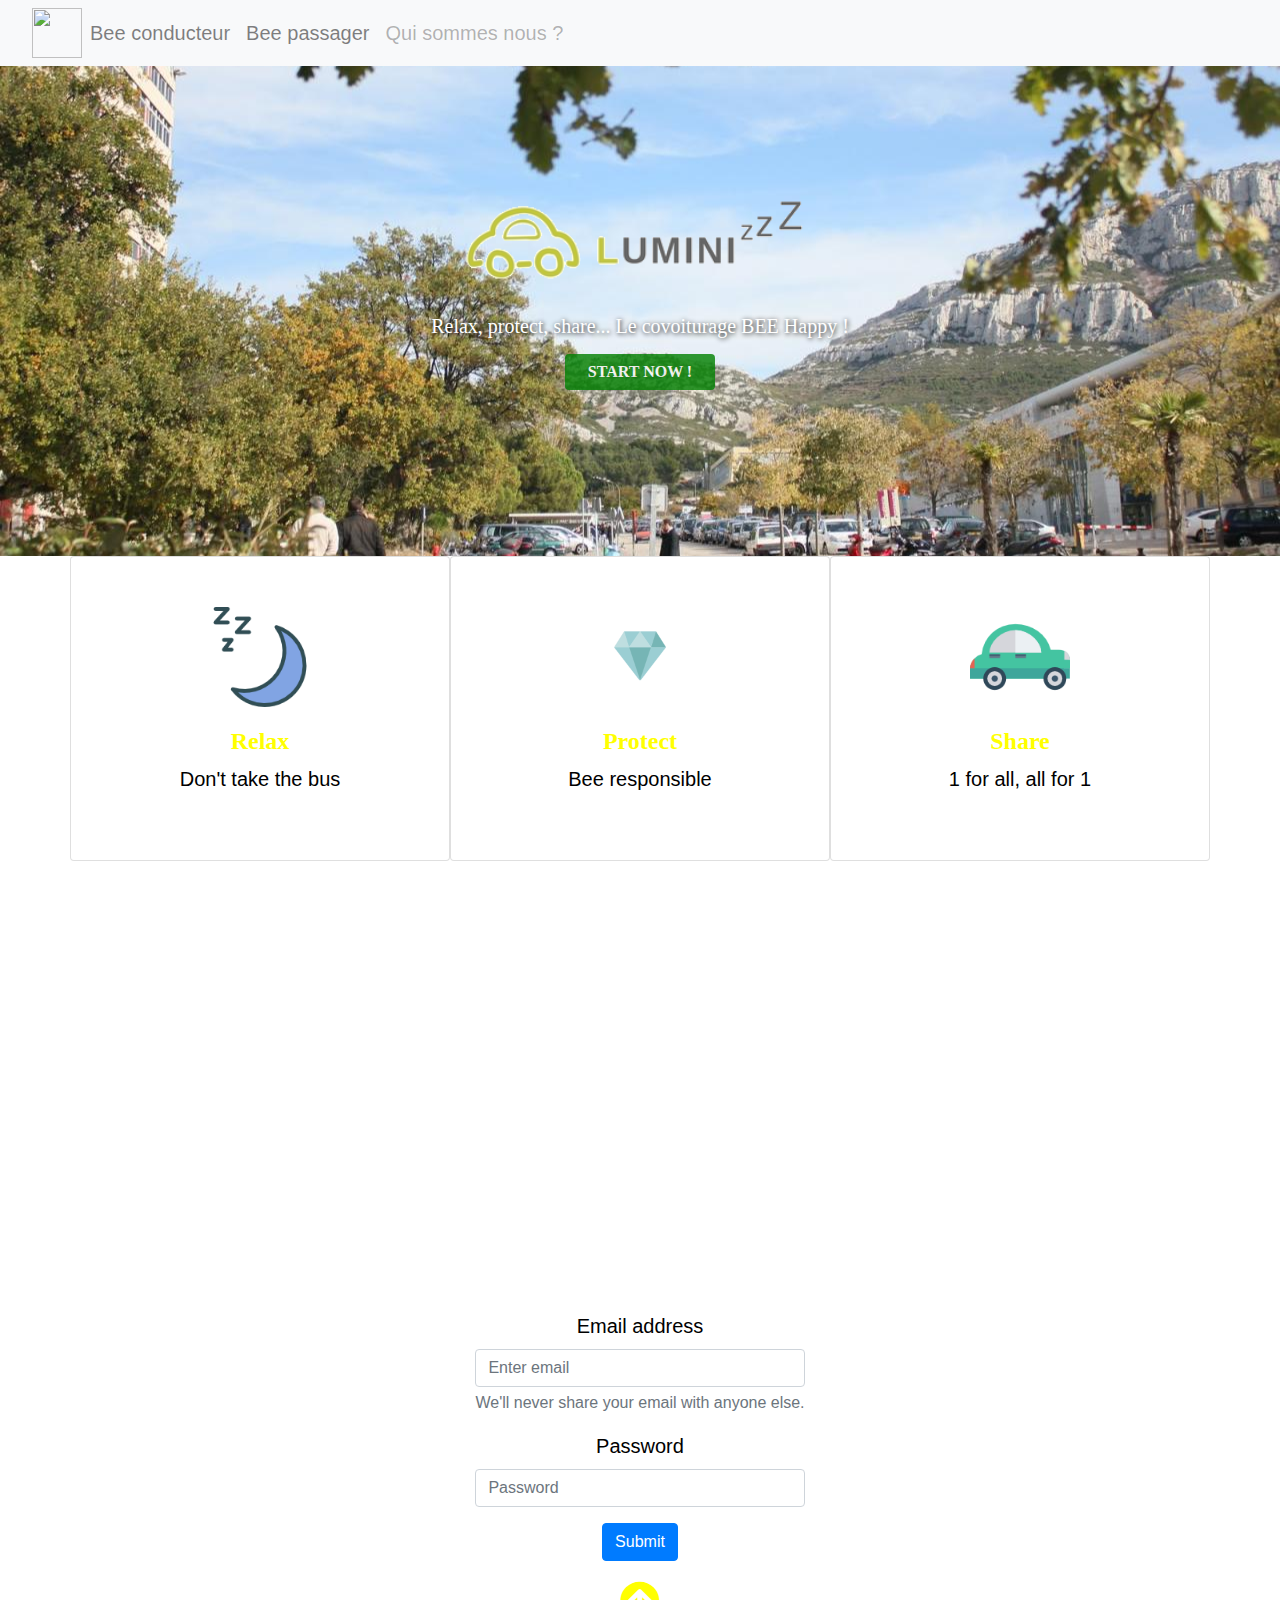
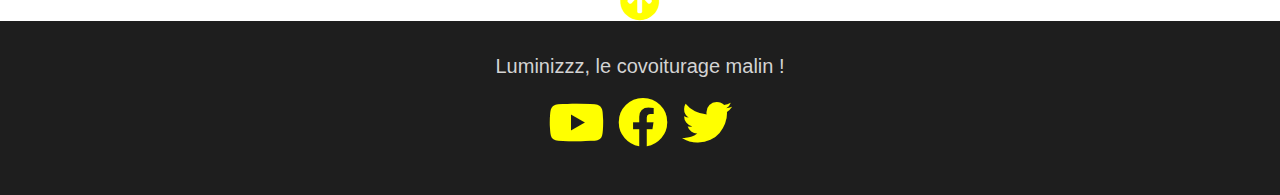
==== index.html @ 0338da04 "Rename code.html to index.html" ====
<html>
  <head>
    <balise id="hautdepage"></balise> 
    <meta charset="utf-8">
    <title>Landing Luminizzz</title>
    <link href='style.css' rel='stylesheet'>
    <link rel="stylesheet" href="https://maxcdn.bootstrapcdn.com/bootstrap/4.0.0/css/bootstrap.min.css" integrity="sha384-Gn5384xqQ1aoWXA+058RXPxPg6fy4IWvTNh0E263XmFcJlSAwiGgFAW/dAiS6JXm" crossorigin="anonymous">
    <link rel="stylesheet" href="https://maxcdn.bootstrapcdn.com/font-awesome/4.4.0/css/font-awesome.min.css">
    <meta http-equiv="X-UA-Compatible" content="IE=edge">
    <meta name="viewport" content="width=device-width, initial-scale=1">
    <link rel="stylesheet" href="https://maxcdn.bootstrapcdn.com/bootstrap/4.0.0/css/bootstrap.min.css" integrity="sha384-Gn5384xqQ1aoWXA+058RXPxPg6fy4IWvTNh0E263XmFcJlSAwiGgFAW/dAiS6JXm" crossorigin="anonymous">
    <link href='style.css' rel='stylesheet'>
    <link href="https://use.fontawesome.com/releases/v5.0.6/css/all.css" rel="stylesheet">
  </head>


<div id="navbar">
<nav class="navbar navbar-expand-lg navbar-light bg-light">
  <div class="navbar fixed-top navbar-light bg-light">
  <a class="navbar-brand" href="#"></a>
  <img id="logo" src="images/logo.png">
  <button class="navbar-toggler" type="button" data-toggle="collapse" data-target="#navbarNav" aria-controls="navbarNav" aria-expanded="false" aria-label="Toggle navigation">
    <span class="navbar-toggler-icon"></span>
  </button>
  <div class="collapse navbar-collapse" id="navbarNav">
    <ul class="navbar-nav">
      <li class="nav-item">
        <a class="nav-link" href="#">Bee conducteur</a>
      </li>
      <li class="nav-item">
        <a class="nav-link" href="#">Bee passager</a>
      </li>
      <li class="nav-item">
        <a class="nav-link disabled" href="#">Qui sommes nous ?</a>
      </li>
    </ul>
  </div>
</div>
</div>
</nav>
</div>

  <div id="banner">
    <body>
      <img src="images/Luminizz.png" alt="picture description" width="400px">
    <h2>Relax, protect, share... Le covoiturage BEE Happy !</p>
    <p>
      <button type="button" class="btn btn-success btn-perso">START NOW !</button>
    </p>
  </div>
  <div class="container">
    <div class="row">
      <div class="card  col-12 col-sm-4 text-center">
        <img src="images/sleep.png" alt="picture description" width="100px" class=image-perso>
        <h3>Relax</h3>
        <p>Don't take the <strong>bus</strong></p>
      </div>
      <div class="card col-12 col-sm-4 text-center">
        <img src="images/diamond.png" alt="picture description" width="100px" class=image-perso>
        <h3>Protect</h3>
        <p>Bee <strong>responsible</strong></p>
      </div>
      <div class="card col-12 col-sm-4 text-center">
        <img src="images/car.png" alt="picture description" width="100px" class=image-perso>
        <h3>Share</h3>
        <p>1 for all, <strong>all for 1</strong></p>
      </div>
    </div>
  </div>
  <div class="container">
    <div class="row">
      <div class="col-6">
        <iframe src="https://www.google.com/maps/embed?pb=!1m18!1m12!1m3!1d2906.9636013947916!2d5.434711714913678!3d43.23122278763335!2m3!1f0!2f0!3f0!3m2!1i1024!2i768!4f13.1!3m3!1m2!1s0x12c9b9ad234809d1%3A0x3d59e90e7379b5c2!2sLuminy!5e0!3m2!1sfr!2sfr!4v1519122641748" width="600" height="450" frameborder="0" style="border:0" allowfullscreen></iframe>
      </div>
      <div class="col-6">
        <div class="row">
          <div class="col-6"></div>
          <div class="col-6"></div>
          <div class="col-6"></div>
          <div class="col-6"></div>
        </div>
      </div>
    </div>
  </div>

  <div class="container">
    <div class="row justify-content-center">
      <form>
        <div class="form-group">
          <label for="exampleInputEmail1">Email address</label>
          <input type="email" class="form-control" id="exampleInputEmail1" aria-describedby="emailHelp" placeholder="Enter email">
          <small id="emailHelp" class="form-text text-muted">We'll never share your email with anyone else.</small>
        </div>
        <div class="form-group">
              <label for="exampleInputPassword1">Password</label>
              <input type="password" class="form-control" id="exampleInputPassword1" placeholder="Password">
              </div>
              <button type="submit" class="btn btn-primary">Submit</button>
            </form>
          </div>
        </div>


<a href="#hautdepage"> <div class="scroll-top-wrapper ">
    <span class="scroll-top-inner">
        <i class="fa fa-2x fa-arrow-circle-up"></i>
    </span>
</div> </a> 

<div id="disqus_thread"></div>
<script>

/**
*  RECOMMENDED CONFIGURATION VARIABLES: EDIT AND UNCOMMENT THE SECTION BELOW TO INSERT DYNAMIC VALUES FROM YOUR PLATFORM OR CMS.
*  LEARN WHY DEFINING THESE VARIABLES IS IMPORTANT: https://disqus.com/admin/universalcode/#configuration-variables*/
/*
var disqus_config = function () {
this.page.url = PAGE_URL;  // Replace PAGE_URL with your page's canonical URL variable
this.page.identifier = PAGE_IDENTIFIER; // Replace PAGE_IDENTIFIER with your page's unique identifier variable
};
*/
(function() { // DON'T EDIT BELOW THIS LINE
var d = document, s = d.createElement('script');
s.src = 'https://luminizz.disqus.com/embed.js';
s.setAttribute('data-timestamp', +new Date());
(d.head || d.body).appendChild(s);
})();
</script>
<noscript>Please enable JavaScript to view the <a href="https://disqus.com/?ref_noscript">comments powered by Disqus.</a></noscript>
                            

        <div id="footer">
          <p>Luminizzz, le covoiturage malin !</p>
          <ul class="list-inline">
            <li class="list-inline-item"><a href="#"><i class="fab fa-youtube"></i></a></li>
            <li class="list-inline-item"><a href="#"><i class="fab fa-facebook"></i></a></li>
            <li class="list-inline-item"><a href="#"><i class="fab fa-twitter"></i></a></li>
          </ul>
        </div>
      </body>
    </html>
---- style.css ----
/* style.css */
body{
  background: white;
  color: black;
  font-size: 20px;
  font-family: Helvetica;
  text-align: center;
}
h1{
  font-family: Roboto;
  color: green;
  font-weight: lighter;
  font-size: 24px;
}
h2 {
  font-family: Roboto;
  color: white;
  font-weight: lighter;
  font-size: 20px;
}
h3 {
  font-family: Roboto;
  color: yellow;
  font-weight: bold;
  font-size: 24px;
  text-align:center;
}
a {
  color: yellow;
}
a:hover {
  text-decoration: none;
  color: purple;
}

#banner{
  text-align: center;
  background-image: url("images/l-entree-du-campus.jpg");
  background-size: cover;
  background-position: center;
  opacity: 0,50;
  padding: 150px;
  color: white;
  text-shadow: 1px 1px 5px black;
}
#banner h1 {
  color: green;
  font-size: 50px;
}
#banner p {
  color: white;
  opacity: 0.8;
  font-size: 30px;
  font-weight: lighter;
}
#footer{
  padding: 30px;
  background: rgb(30, 30, 30);
  color: lightgrey;
}
#footer a {
  font-size:50px;
}
.card{
  padding: 50px;
  font-weight: lighter;
}

#background-image{
  align-items: center;
  opacity:0,8;
}

#footer{
  padding: 30px;
  background: rgb(30, 30, 30);
  color: lightgrey;
}

#footer a:hover {
  color: white;
}

#logo {
  width: 50px
}

.btn-perso {
  width: 150px;
  background-color: green;
  border: green;
  font-weight: bold;
  font:roboto;
}

.image-perso {
    vertical-align: middle;
    margin-right: auto;
    margin-left: auto;
    margin-bottom: 20px;
    border-style: none;
    width: 100px;
}
---- style.css ----
/* style.css */
body{
  background: white;
  color: black;
  font-size: 20px;
  font-family: Helvetica;
  text-align: center;
}
h1{
  font-family: Roboto;
  color: green;
  font-weight: lighter;
  font-size: 24px;
}
h2 {
  font-family: Roboto;
  color: white;
  font-weight: lighter;
  font-size: 20px;
}
h3 {
  font-family: Roboto;
  color: yellow;
  font-weight: bold;
  font-size: 24px;
  text-align:center;
}
a {
  color: yellow;
}
a:hover {
  text-decoration: none;
  color: purple;
}

#banner{
  text-align: center;
  background-image: url("images/l-entree-du-campus.jpg");
  background-size: cover;
  background-position: center;
  opacity: 0,50;
  padding: 150px;
  color: white;
  text-shadow: 1px 1px 5px black;
}
#banner h1 {
  color: green;
  font-size: 50px;
}
#banner p {
  color: white;
  opacity: 0.8;
  font-size: 30px;
  font-weight: lighter;
}
#footer{
  padding: 30px;
  background: rgb(30, 30, 30);
  color: lightgrey;
}
#footer a {
  font-size:50px;
}
.card{
  padding: 50px;
  font-weight: lighter;
}

#background-image{
  align-items: center;
  opacity:0,8;
}

#footer{
  padding: 30px;
  background: rgb(30, 30, 30);
  color: lightgrey;
}

#footer a:hover {
  color: white;
}

#logo {
  width: 50px
}

.btn-perso {
  width: 150px;
  background-color: green;
  border: green;
  font-weight: bold;
  font:roboto;
}

.image-perso {
    vertical-align: middle;
    margin-right: auto;
    margin-left: auto;
    margin-bottom: 20px;
    border-style: none;
    width: 100px;
}
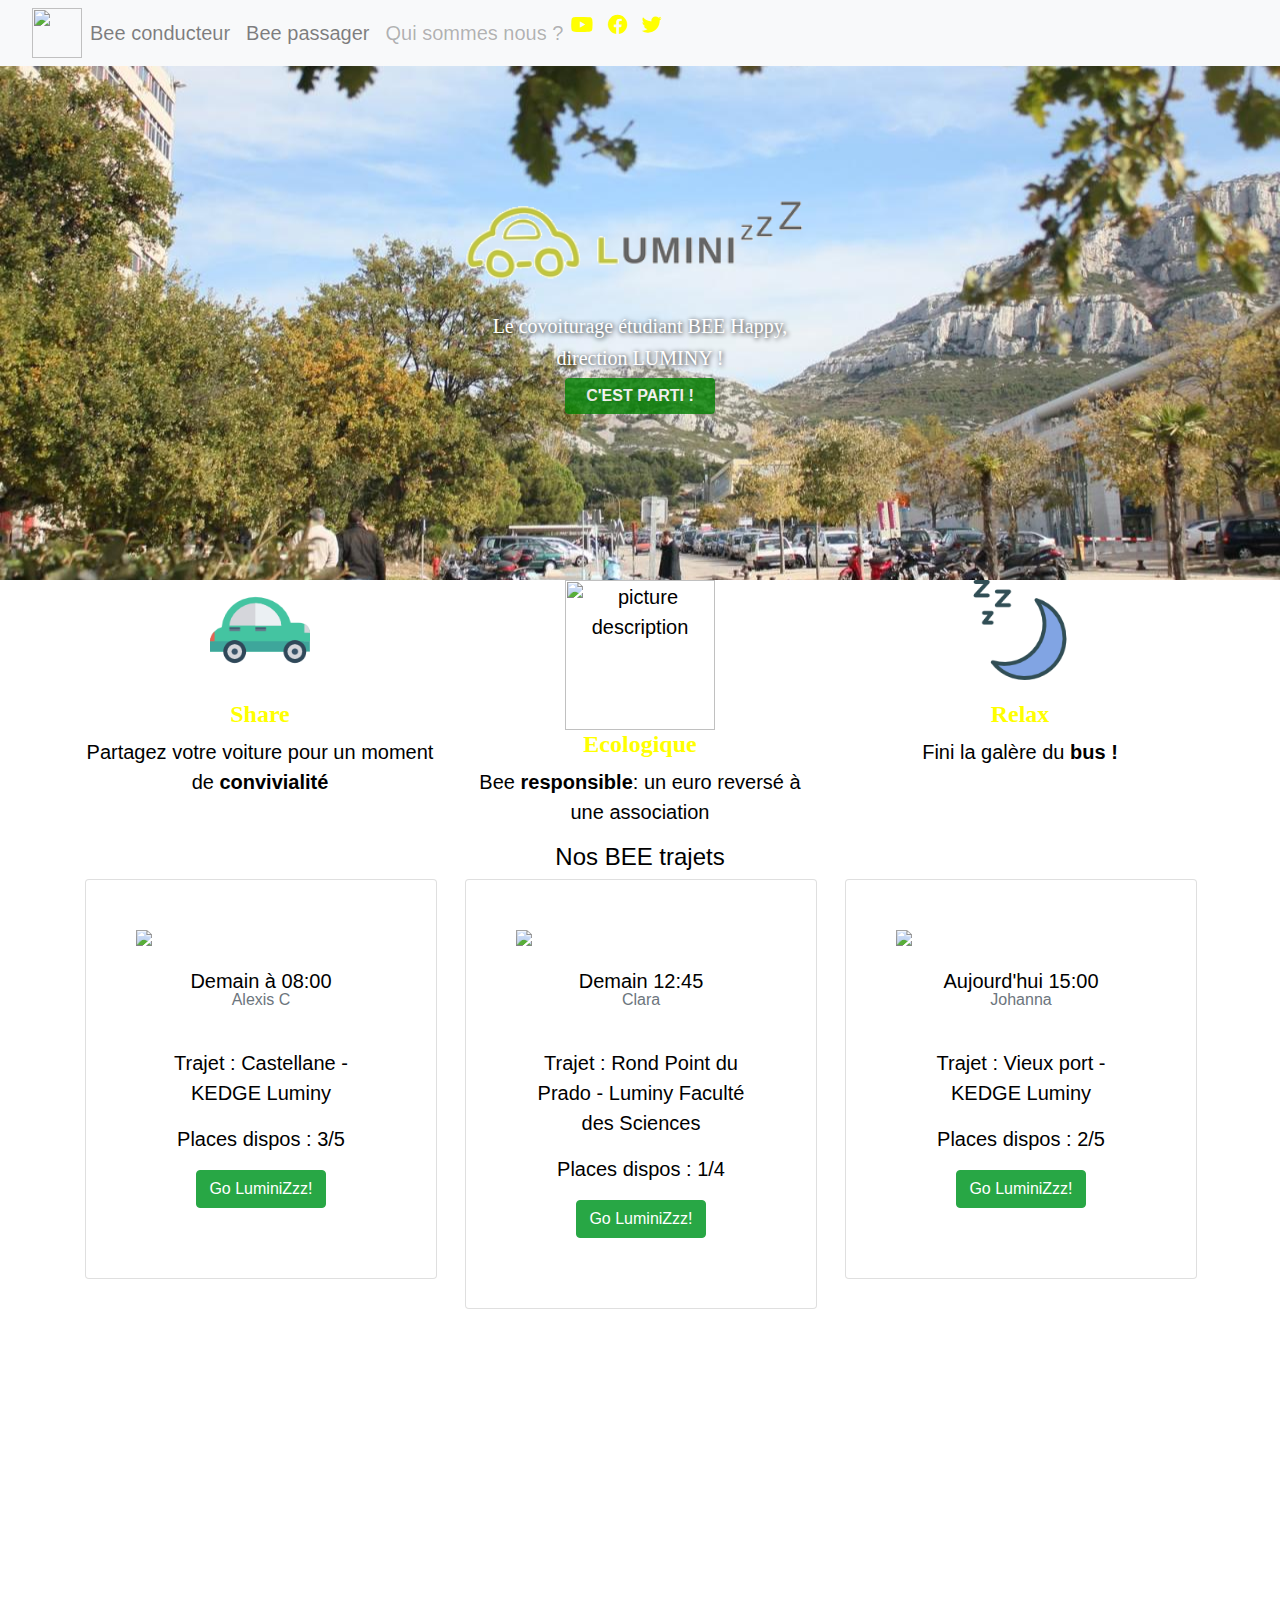
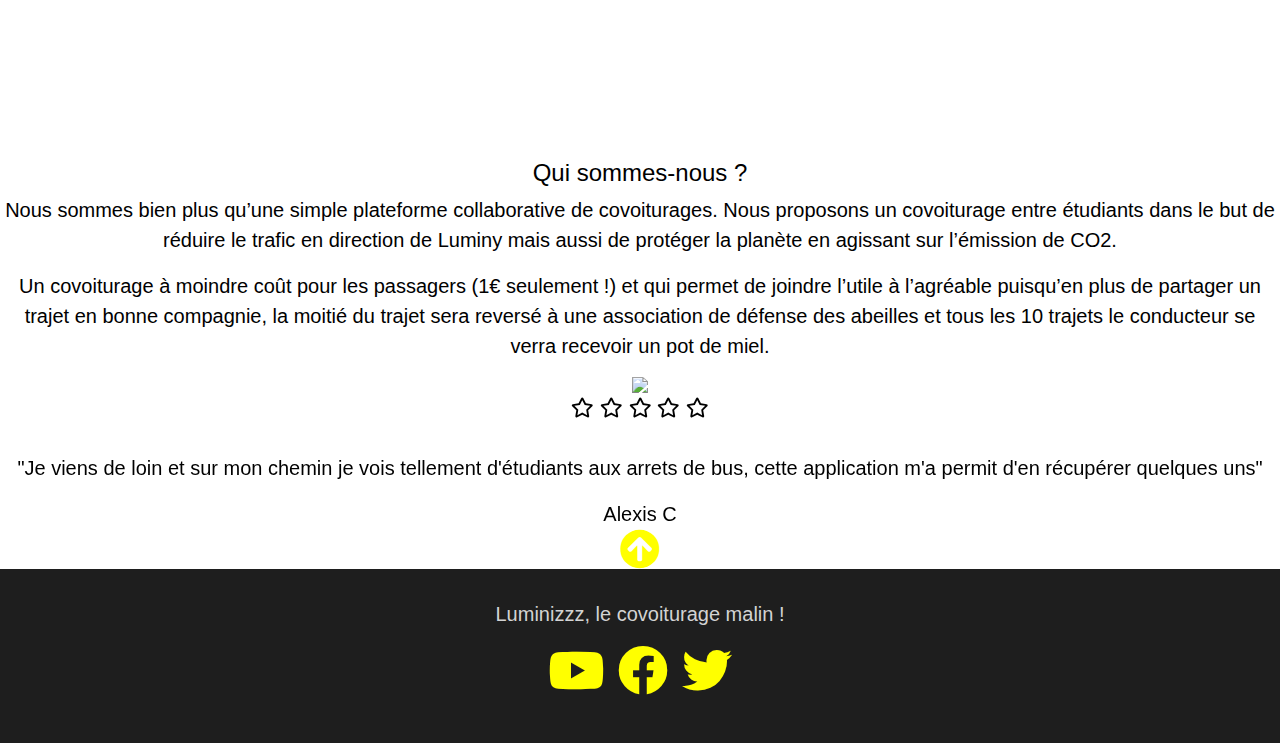
==== commit 44c39a94: "Add files via upload" ====
--- a/index.html
+++ b/index.html
@@ -11,6 +11,16 @@
     <link rel="stylesheet" href="https://maxcdn.bootstrapcdn.com/bootstrap/4.0.0/css/bootstrap.min.css" integrity="sha384-Gn5384xqQ1aoWXA+058RXPxPg6fy4IWvTNh0E263XmFcJlSAwiGgFAW/dAiS6JXm" crossorigin="anonymous">
     <link href='style.css' rel='stylesheet'>
     <link href="https://use.fontawesome.com/releases/v5.0.6/css/all.css" rel="stylesheet">
+    <!-- Global site tag (gtag.js) - Google Analytics -->
+<script async src="https://www.googletagmanager.com/gtag/js?id=UA-114750362-1"></script>
+<script>
+  window.dataLayer = window.dataLayer || [];
+  function gtag(){dataLayer.push(arguments);}
+  gtag('js', new Date());
+
+  gtag('config', 'UA-114750362-1');
+</script>
+<link href="https://fonts.googleapis.com/css?family=Comfortaa:300,400,700&amp;subset=greek" rel="stylesheet">
   </head>
 
 
@@ -25,109 +35,271 @@
   <div class="collapse navbar-collapse" id="navbarNav">
     <ul class="navbar-nav">
       <li class="nav-item">
-        <a class="nav-link" href="#">Bee conducteur</a>
+        <a class="nav-link" href="#" data-toggle="modal" data-target="#exampleModal">Bee conducteur</a>      </li>
+      <li class="nav-item">
+        <a class="nav-link" href="#" data-toggle="modal" data-target="#exampleModal"ss>Bee passager</a>
       </li>
       <li class="nav-item">
-        <a class="nav-link" href="#">Bee passager</a>
-      </li>
-      <li class="nav-item">
-        <a class="nav-link disabled" href="#">Qui sommes nous ?</a>
+        <a class="nav-link disabled" href="#quisommesnous">Qui sommes nous ?</a>
       </li>
     </ul>
+
+    <aside class="aside">
+                  <ul class="list-inline">
+            <li class="list-inline-item"><a href="#"><i class="fab fa-youtube"></i></a></li>
+            <li class="list-inline-item"><a href="#"><i class="fab fa-facebook"></i></a></li>
+            <li class="list-inline-item"><a href="#"><i class="fab fa-twitter"></i></a></li>
+                </ul>
+            </aside>
   </div>
 </div>
 </div>
 </nav>
 </div>
 
+
   <div id="banner">
-    <body>
-      <img src="images/Luminizz.png" alt="picture description" width="400px">
-    <h2>Relax, protect, share... Le covoiturage BEE Happy !</p>
-    <p>
-      <button type="button" class="btn btn-success btn-perso">START NOW !</button>
-    </p>
-  </div>
-  <div class="container">
-    <div class="row">
-      <div class="card  col-12 col-sm-4 text-center">
-        <img src="images/sleep.png" alt="picture description" width="100px" class=image-perso>
-        <h3>Relax</h3>
-        <p>Don't take the <strong>bus</strong></p>
-      </div>
-      <div class="card col-12 col-sm-4 text-center">
-        <img src="images/diamond.png" alt="picture description" width="100px" class=image-perso>
-        <h3>Protect</h3>
-        <p>Bee <strong>responsible</strong></p>
-      </div>
-      <div class="card col-12 col-sm-4 text-center">
-        <img src="images/car.png" alt="picture description" width="100px" class=image-perso>
-        <h3>Share</h3>
-        <p>1 for all, <strong>all for 1</strong></p>
-      </div>
-    </div>
-  </div>
-  <div class="container">
-    <div class="row">
-      <div class="col-6">
-        <iframe src="https://www.google.com/maps/embed?pb=!1m18!1m12!1m3!1d2906.9636013947916!2d5.434711714913678!3d43.23122278763335!2m3!1f0!2f0!3f0!3m2!1i1024!2i768!4f13.1!3m3!1m2!1s0x12c9b9ad234809d1%3A0x3d59e90e7379b5c2!2sLuminy!5e0!3m2!1sfr!2sfr!4v1519122641748" width="600" height="450" frameborder="0" style="border:0" allowfullscreen></iframe>
-      </div>
-      <div class="col-6">
-        <div class="row">
-          <div class="col-6"></div>
-          <div class="col-6"></div>
-          <div class="col-6"></div>
-          <div class="col-6"></div>
-        </div>
-      </div>
-    </div>
-  </div>
-
-  <div class="container">
+    <!-- Modal -->
+<div class="modal fade modal-square" id="exampleModal" tabindex="-1" role="dialog" aria-labelledby="exampleModalLabel" aria-hidden="true">
+  <div class="modal-dialog" role="document">
+    <div class="modal-content">
+      <div class="modal-header">
+        <button type="button" class="close" data-dismiss="modal" aria-label="Close">
+          <span aria-hidden="true">&times;</span>
+        </button>
+      </div>
+      <div class="modal-body my-modal-body">
+    <div class="container">
     <div class="row justify-content-center">
       <form>
         <div class="form-group">
-          <label for="exampleInputEmail1">Email address</label>
+          <label for="exampleInputEmail1">Adresse mail</label>
           <input type="email" class="form-control" id="exampleInputEmail1" aria-describedby="emailHelp" placeholder="Enter email">
-          <small id="emailHelp" class="form-text text-muted">We'll never share your email with anyone else.</small>
+          <small id="emailHelp" class="form-text text-muted"></small>
         </div>
         <div class="form-group">
-              <label for="exampleInputPassword1">Password</label>
+              <label for="exampleInputPassword1">Mot de passe</label>
               <input type="password" class="form-control" id="exampleInputPassword1" placeholder="Password">
               </div>
-              <button type="submit" class="btn btn-primary">Submit</button>
+              <button type="submit" class="btn btn-primary">Suivant</button>
             </form>
           </div>
         </div>
-
+      </div>
+    </div>
+  </div>
+</div>
+
+    <!-- Modal -->
+<div class="modal fade modal-square" id="exampleModal2" tabindex="-1" role="dialog" aria-labelledby="exampleModalLabel" aria-hidden="true">
+  <div class="modal-dialog" role="document">
+    <div class="modal-content">
+      <div class="modal-header">
+        <button type="button" class="close" data-dismiss="modal" aria-label="Close">
+          <span aria-hidden="true">&times;</span>
+        </button>
+      </div>
+      <div class="modal-body my-modal-body">
+    <div class="container">
+    <div class="row justify-content-center">
+       <h2>Notre application sera bientôt disponible sur l'App Store !</h2>
+        <h3>En attendant, rejoignez notre communauté sur</h3>
+    <p>
+      <li class="list-inline-item"><a href="#"><i class="fab fa-facebook"></i></a></li>
+    </p>
+          </div>
+        </div>
+      </div>
+    </div>
+  </div>
+</div>
+
+<body>
+      <img src="images/Luminizz.png" alt="picture description" width="400px">
+    <h2>Le covoiturage étudiant BEE Happy, </h2>
+    <h2> direction LUMINY !</h2>
+    <p>
+      <button type="button" class="btn btn-success btn-perso" data-toggle="modal" data-target="#exampleModal2">C'EST PARTI !</button>
+    </p>
+  </div>
+  <div class="container">
+    <div class="row">
+      <div class="card1 col-12 col-sm-4 justify-content-center">
+        <img src="images/car.png" alt="picture description" width="100px" class=image-perso>
+        <h3>Share</h3>
+        <p>Partagez votre voiture pour un moment de <strong>convivialité</strong></p>
+      </div>
+      <div class="card1 col-12 col-sm-4 justify-content-center">
+        <img src="images/abeille2.png" alt="picture description" width="150px" class=image-perso2>
+        <h3>Ecologique</h3>
+        <p>Bee <strong>responsible</strong>: un euro reversé à une association</p>
+      </div>
+      <div class="card1 col-12 col-sm-4 justify-content-center">
+        <img src="images/sleep.png" alt="picture description" width="100px" class=image-perso>
+        <h3>Relax</h3>
+        <p>Fini la galère du <strong>bus !</strong></p>
+      </div>
+    </div>
+  </div>
+
+<div id="cartes">
+  <h4> Nos BEE trajets </h4>
+</div>
+
+<div class="container">
+  <div class="row">
+    <div class="col-4 center">
+      <div class="card justify-content-center" style="width: 22rem;">
+        <img class="card-user" src="images/alexis.jpg">
+        <div class="card-body">
+          <h7 class="card-title"><strong>Demain à 08:00</strong></h7>
+          <h6 class="card-subtitle mb-2 text-muted">Alexis C</h6>
+          <br>
+          <p> <strong> Trajet </strong>: Castellane - KEDGE Luminy </p>
+          <p> <strong> Places dispos </strong> : 3/5 </p>
+          <a href="#" class="btn btn-success">Go LuminiZzz!</a>
+        </div>
+      </div>
+    </div>
+    <div class="col-4 center">  
+      <div class="card justify-content-center" style="width: 22rem;">
+        <img class="card-user" src="images/clara.jpg">
+        <div class="card-body">
+          <h7 class="card-title"><strong>Demain 12:45</strong></h7>
+          <h6 class="card-subtitle mb-2 text-muted">Clara</h6>
+          <br>
+          <p> <strong> Trajet </strong> : Rond Point du Prado - Luminy Faculté des Sciences</p>
+          <p> <strong> Places dispos </strong> : 1/4 </p>
+          <a href="#" class="btn btn-success">Go LuminiZzz!</a>
+        </div>
+      </div>
+    </div>
+    <div class="col-4 center"> 
+    <div class="card justify-content-center" style="width: 22rem;">
+        <img class="card-user" src="images/jo.jpg">
+        <div class="card-body">
+          <h7 class="card-title"><strong>Aujourd'hui 15:00</strong></h7>
+          <h6 class="card-subtitle mb-2 text-muted">Johanna</h6>
+          <br>
+          <p> <strong> Trajet </strong> : Vieux port - KEDGE Luminy </p>
+          <p> <strong> Places dispos </strong> : 2/5 </p>
+          <a href="#" class="btn btn-success">Go LuminiZzz!</a>
+        </div>
+    </div>
+  </div>
+  </div>
+</div>
+
+  <div class="container">
+    <div class="row justify-content-center">
+      <div class="map">
+        <iframe src="https://www.google.com/maps/embed?pb=!1m18!1m12!1m3!1d2906.9636013947916!2d5.434711714913678!3d43.23122278763335!2m3!1f0!2f0!3f0!3m2!1i1024!2i768!4f13.1!3m3!1m2!1s0x12c9b9ad234809d1%3A0x3d59e90e7379b5c2!2sLuminy!5e0!3m2!1sfr!2sfr!4v1519122641748" width="600" height="450" frameborder="0" style="border:0" allowfullscreen></iframe>
+      </div>
+    </div>
+  </div>
+
+
+<div id="quisommesnous">
+  <h4>Qui sommes-nous ? </h4>
+</div>
+<div>
+  <p>Nous sommes bien plus qu’une simple plateforme collaborative de covoiturages. Nous proposons un covoiturage entre étudiants dans le but de réduire le trafic en direction de Luminy mais aussi de protéger la planète en agissant sur l’émission de CO2.</p>
+  <p> Un covoiturage à moindre coût pour les passagers (1€ seulement !) et qui permet de joindre l’utile à l’agréable puisqu’en plus de partager un trajet en bonne compagnie, la moitié du trajet sera reversé à une association de défense des abeilles et tous les 10 trajets le conducteur se verra recevoir un pot de miel.</p>
+</div>             
+
+<div id="carouselExampleControls" class="carousel slide" data-ride="carousel">
+  <div class="carousel-inner">
+    <div class="carousel-item active">
+        <div class='reviews'>
+    <!-- Panel one -->
+    <div class='panel'>
+      <img src='images/alexis.jpg'>
+      <p>
+        <i class="far fa-star stars"></i>
+        <i class="far fa-star stars"></i>
+        <i class="far fa-star stars"></i>
+        <i class="far fa-star stars"></i>
+        <i class="far fa-star"></i>
+        <br>
+        <br>"Je viens de loin et sur mon chemin je vois tellement d'étudiants aux arrets de bus, cette application m'a permit d'en récupérer quelques uns"
+      </p>
+      <h7>Alexis C</h7>
+    </div>
+  </div>
+    </div>
+    <div class="carousel-item">
+        <div class='reviews'>
+    <!-- Panel one -->
+    <div class='panel'>
+      <img src='images/alix.jpg'>
+      <p>
+        <i class="far fa-star stars"></i>
+        <i class="far fa-star stars"></i>
+        <i class="far fa-star stars"></i>
+        <i class="far fa-star stars"></i>
+        <i class="far fa-star"></i>
+        <br>
+        <br>
+        "Je viens de Nantes et je prend le bus tous les matins cette application m'a permit d'éviter la foule des transports de bon matin"
+      </p>
+      <h7>Alix J</h7>
+    </div>
+  </div>
+    </div>
+    <div class="carousel-item">
+        <div class='reviews'>
+    <!-- Panel one -->
+    <div class='panel'>
+      <img src='images/clara.jpg'>
+      <p>
+        <i class="far fa-star stars"></i>
+        <i class="far fa-star stars"></i>
+        <i class="far fa-star stars"></i>
+        <i class="far fa-star"></i>
+        <i class="far fa-star"></i>
+        <br>
+        <br>
+        "Je voulais faire quelque chose qui me permettrait de rencontrer de nouvelles personnes. Luminiz m'a permit de rencontrer des étudiants qui sont devenus mes amis!"
+      </p>
+      <h7>Clara B</h7>
+    </div>
+  </div>
+    </div>
+    <div class="carousel-item">
+       <div class='reviews'>
+    <!-- Panel one -->
+    <div class='panel'>
+      <img src='images/jo.jpg'>
+      <p>
+      <i class="far fa-star stars"></i>
+        <i class="far fa-star stars"></i>
+        <i class="far fa-star stars"></i>
+        <i class="far fa-star stars"></i>
+        <i class="far fa-star stars"></i>
+        <br>
+        <br>
+        "J'ai commençé à prendre des étudiants dans ma voiture pour rendre le trajet jusqu'à l'école plus agréable pour les autres et moi "
+      </p>
+      <h7>Johanna K</h7>
+    </div>
+  </div>
+    </div>
+  </div>
+  <a class="carousel-control-prev" href="#carouselExampleControls" role="button" data-slide="prev">
+    <span class="carousel-control-prev-icon" aria-hidden="true"></span>
+    <span class="sr-only">Previous</span>
+  </a>
+  <a class="carousel-control-next" href="#carouselExampleControls" role="button" data-slide="next">
+    <span class="carousel-control-next-icon" aria-hidden="true"></span>
+    <span class="sr-only">Next</span>
+  </a>
+</div>
 
 <a href="#hautdepage"> <div class="scroll-top-wrapper ">
     <span class="scroll-top-inner">
         <i class="fa fa-2x fa-arrow-circle-up"></i>
     </span>
-</div> </a> 
-
-<div id="disqus_thread"></div>
-<script>
-
-/**
-*  RECOMMENDED CONFIGURATION VARIABLES: EDIT AND UNCOMMENT THE SECTION BELOW TO INSERT DYNAMIC VALUES FROM YOUR PLATFORM OR CMS.
-*  LEARN WHY DEFINING THESE VARIABLES IS IMPORTANT: https://disqus.com/admin/universalcode/#configuration-variables*/
-/*
-var disqus_config = function () {
-this.page.url = PAGE_URL;  // Replace PAGE_URL with your page's canonical URL variable
-this.page.identifier = PAGE_IDENTIFIER; // Replace PAGE_IDENTIFIER with your page's unique identifier variable
-};
-*/
-(function() { // DON'T EDIT BELOW THIS LINE
-var d = document, s = d.createElement('script');
-s.src = 'https://luminizz.disqus.com/embed.js';
-s.setAttribute('data-timestamp', +new Date());
-(d.head || d.body).appendChild(s);
-})();
-</script>
-<noscript>Please enable JavaScript to view the <a href="https://disqus.com/?ref_noscript">comments powered by Disqus.</a></noscript>
-                            
+</div> </a>                
 
         <div id="footer">
           <p>Luminizzz, le covoiturage malin !</p>
@@ -137,5 +309,9 @@
             <li class="list-inline-item"><a href="#"><i class="fab fa-twitter"></i></a></li>
           </ul>
         </div>
+
+        <script src="https://code.jquery.com/jquery-3.2.1.slim.min.js" integrity="sha384-KJ3o2DKtIkvYIK3UENzmM7KCkRr/rE9/Qpg6aAZGJwFDMVNA/GpGFF93hXpG5KkN" crossorigin="anonymous"></script>
+<script src="https://cdnjs.cloudflare.com/ajax/libs/popper.js/1.12.9/umd/popper.min.js" integrity="sha384-ApNbgh9B+Y1QKtv3Rn7W3mgPxhU9K/ScQsAP7hUibX39j7fakFPskvXusvfa0b4Q" crossorigin="anonymous"></script>
+<script src="https://maxcdn.bootstrapcdn.com/bootstrap/4.0.0/js/bootstrap.min.js" integrity="sha384-JZR6Spejh4U02d8jOt6vLEHfe/JQGiRRSQQxSfFWpi1MquVdAyjUar5+76PVCmYl" crossorigin="anonymous"></script>
       </body>
-    </html>
+    </html>